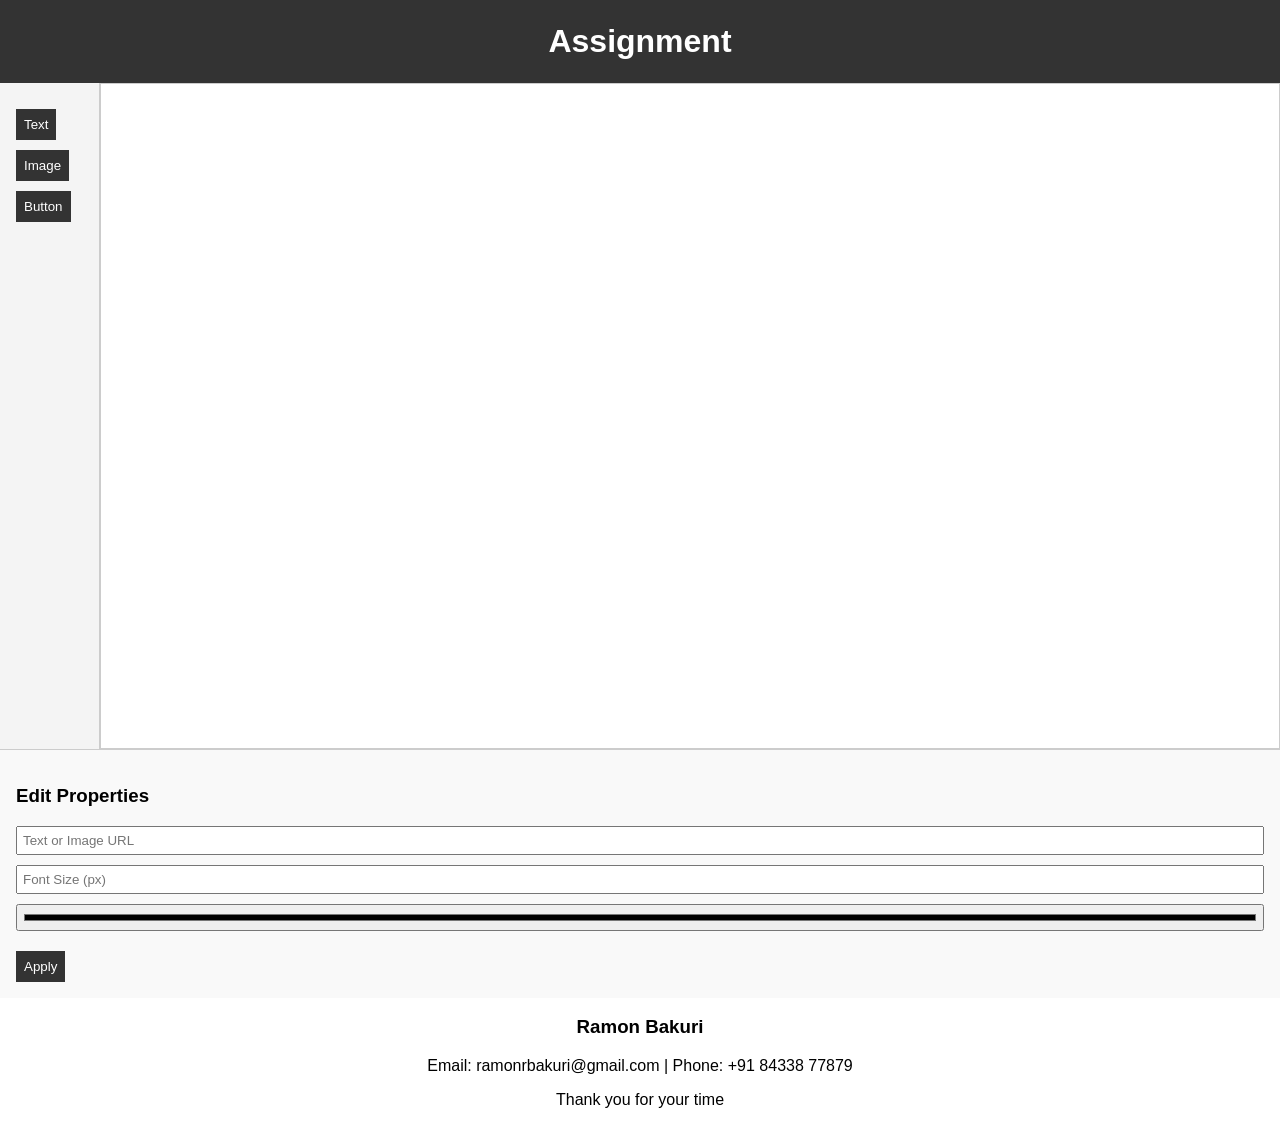
==== index.html @ 8131bf9c "Add files via upload" ====
<!DOCTYPE html>
<html lang="en">
<head>
  <meta charset="UTF-8" />
  <meta name="viewport" content="width=device-width, initial-scale=1.0" />
  <title>assignment</title>
  <style>
    * { box-sizing: border-box; }
    body {
      font-family: Arial, sans-serif;
      margin: 0;
      padding: 0;
      display: flex;
      flex-direction: column;
      height: 125vh;
    }
    header {
      padding: 0.1rem;
      background-color: #333;
      color: #fff;
      text-align: center;
    }
    .builder {
      display: flex;
      flex: 1;
      overflow: hidden;
    }
    .sidebar {
      width: 100px;
      padding: 1rem;
      background: #f4f4f4;
      border-right: 1px solid #ccc;
    }
    .canvas {
      flex: 1;
      padding: 1rem;
      position: relative;
      background: #fff;
      border: 1px solid #ccc;
  
    }
    .canvas-element {
      position: absolute;
      cursor: move;
    }
    .form {
      padding: 1rem;
      border-top: 1px solid #ccc;
      background: #f9f9f9;
    }
    input, select {
      width: 100%;
      margin-bottom: 10px;
      padding: 5px;
    }
    button {
      /* width: 60%; */
      padding: 8px;
      background: #333;
      color: white;
      border: none;
      margin-top: 10px;
    }
    button:hover{
      background: #ff0000;
      cursor: pointer;
    }
    @media (max-width: 600px) {
      .builder {
        flex-direction: column;
      }
      .sidebar {
        width: 60%;
        border-right: none;
        border-bottom: 1px solid #ccc;
      }
      .center-button button{
        width: 50%;
      }
      /* footer {
      background-color: #979797;
      color: #eee;
      padding: 20px 40px;
      text-align: center;
      height: 10vh;
    }

    .footer h3 {
      margin: 0;
      font-size: 20px;
    }

    .footer p {
      margin: 5px 0;
      font-size: 14px;
    } */



    }
  </style>
</head>
<body>
  <header>
    <h1>Assignment</h1>
  </header>
  <div class="builder">
    <div class="sidebar">
      <button draggable="true" class="element-btn" data-type="text">Text</button>
      <button draggable="true" class="element-btn" data-type="image">Image</button>
      <button draggable="true" class="element-btn" data-type="button">Button</button>
    </div>
    <div class="canvas" id="canvas"></div>
  </div>
  <div class="form" id="form">
    <h3>Edit Properties</h3>
    <input type="text" id="propText" placeholder="Text or Image URL" />
    <input type="number" id="propFontSize" placeholder="Font Size (px)" />
    <input type="color" id="propColor" placeholder="Color" />
  <div class="center-button">  <button onclick="applyChanges()">Apply</button></div>
  </div>  
  <div class="footerr">
  <footer id="footer" class="footer">
    <center><h3>Ramon Bakuri</h3>
    <p>Email: ramonrbakuri@gmail.com | Phone: +91 84338 77879</p>
   <p>Thank you for your time</p> </center>
  </footer></div>
  <script>
    const canvas = document.getElementById("canvas");
    let selectedElement = null;

    document.querySelectorAll(".element-btn").forEach(btn => {
      btn.addEventListener("dragstart", e => {
        e.dataTransfer.setData("type", e.target.dataset.type);
      });
    });

    canvas.addEventListener("dragover", e => {
      e.preventDefault();
    });

    canvas.addEventListener("drop", e => {
      e.preventDefault();
      const type = e.dataTransfer.getData("type");
      let el;

      if (type === "text") {
        el = document.createElement("div");
        el.textContent = "Editable Text";
      } else if (type === "image") {
        el = document.createElement("img");
        el.src = "./web-developer.jpg";
        el.width = 120;
      } else if (type === "button") {
        el = document.createElement("button");
        el.textContent = "Click Me";
      }

      el.classList.add("canvas-element");
      el.style.top = e.offsetY + "px";
      el.style.left = e.offsetX + "px";
      el.setAttribute("draggable", true);
      el.addEventListener("dragend", dragEnd);
      el.addEventListener("click", () => {
        selectedElement = el;
        populateForm(el);
      });

      canvas.appendChild(el);
    });

    function dragEnd(e) {
      e.target.style.top = e.offsetY + "px";
      e.target.style.left = e.offsetX + "px";
    }

    function populateForm(el) {
      document.getElementById("propText").value = el.textContent || el.src || "";
      document.getElementById("propFontSize").value = parseInt(getComputedStyle(el).fontSize) || "";
      document.getElementById("propColor").value = rgbToHex(getComputedStyle(el).color);
    }

    function applyChanges() {
      if (!selectedElement) return;
      const text = document.getElementById("propText").value;
      const fontSize = document.getElementById("propFontSize").value;
      const color = document.getElementById("propColor").value;

      if (selectedElement.tagName === "IMG") {
        selectedElement.src = text;
      } else {
        selectedElement.textContent = text;
        selectedElement.style.color = color;
      }
      selectedElement.style.fontSize = fontSize + "px";
    }

    function rgbToHex(rgb) {
      const result = rgb.match(/\d+/g).map(x => (+x).toString(16).padStart(2, '0'));
      return `#${result.join('')}`;
    }
  </script>
</body>
</html>
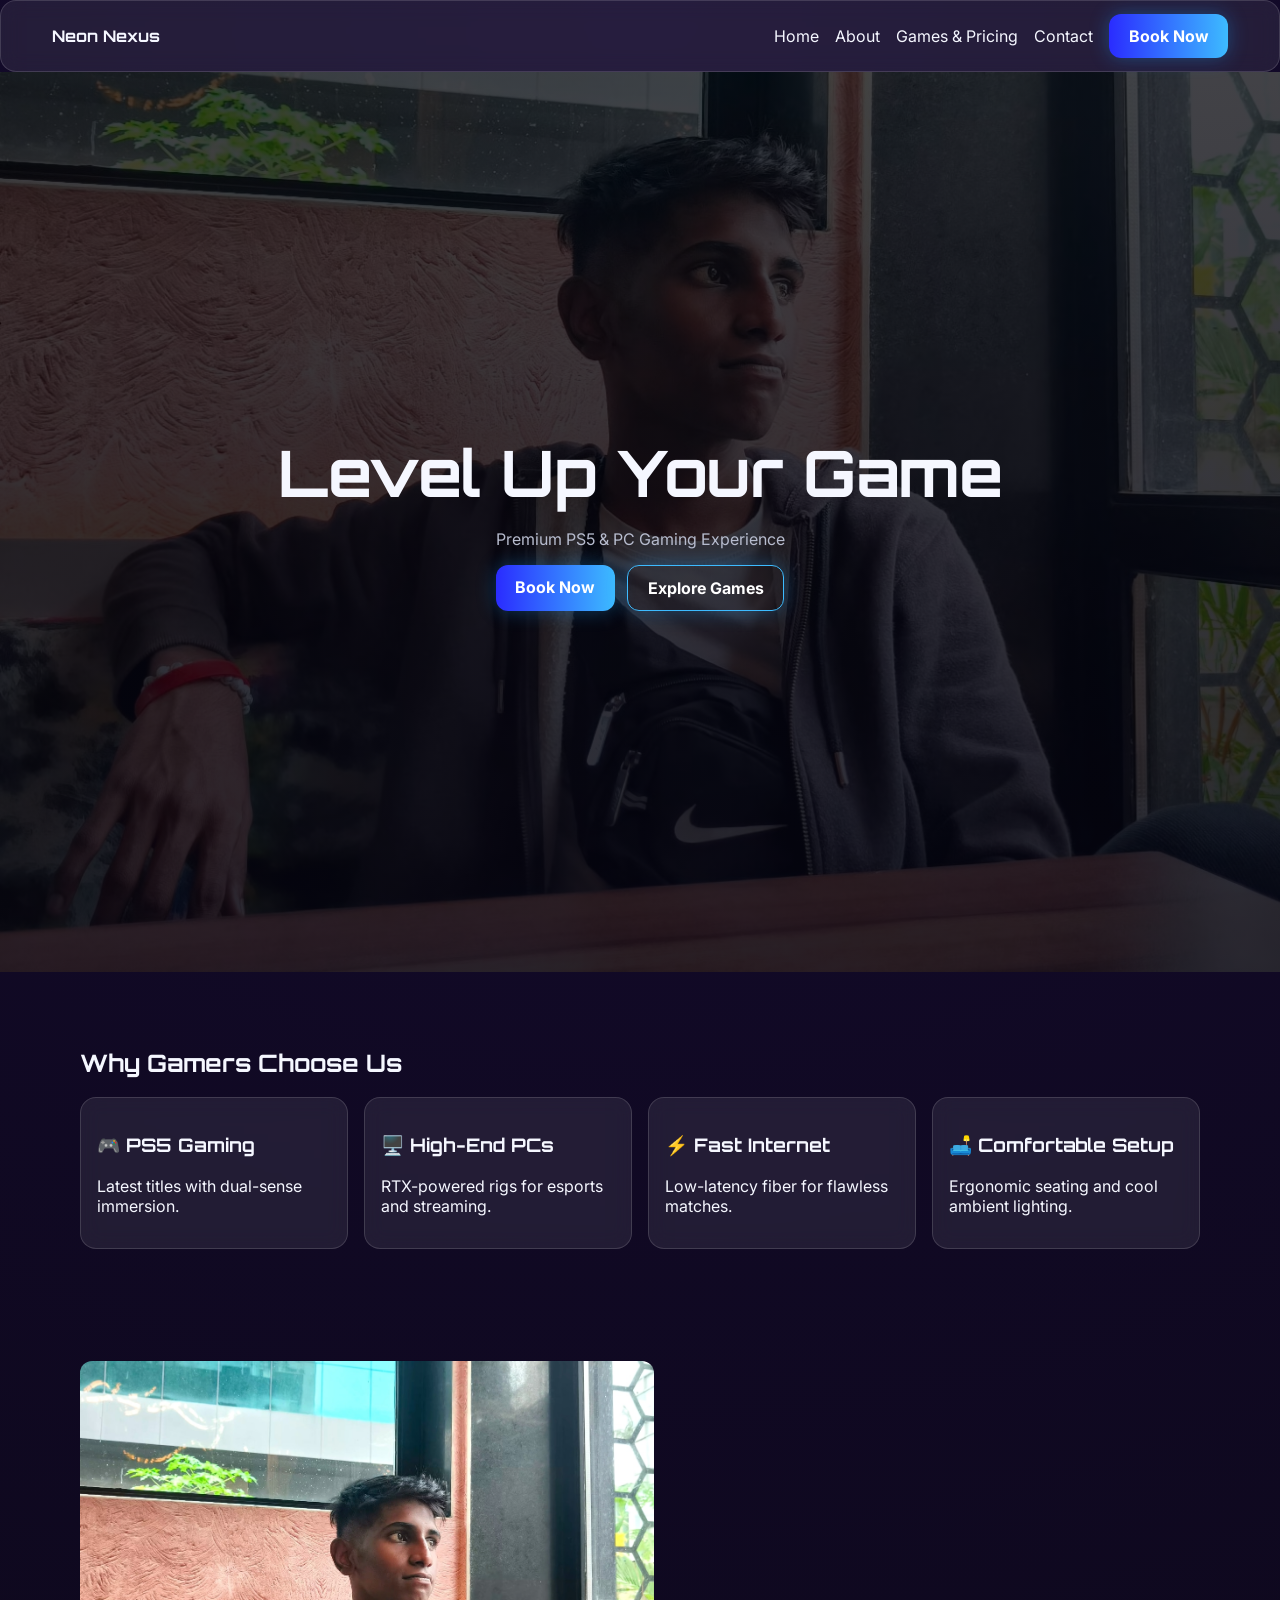
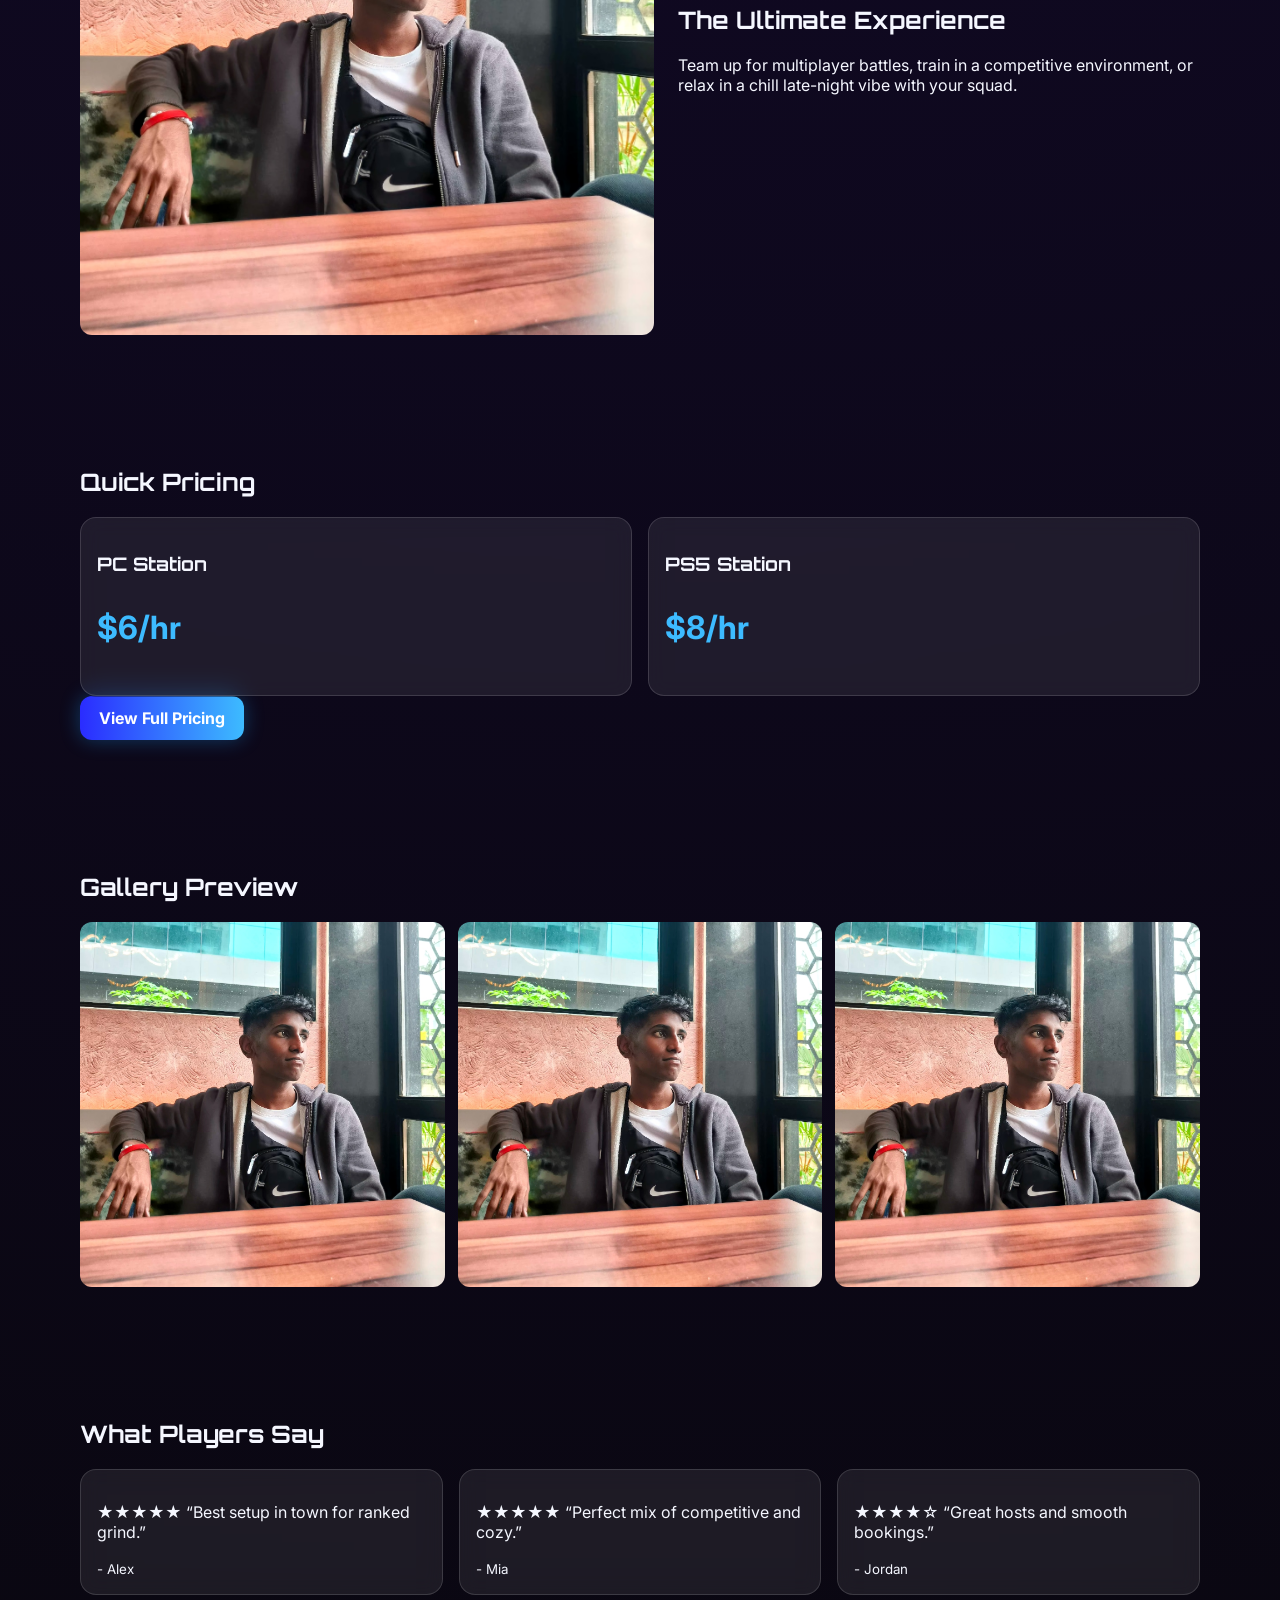
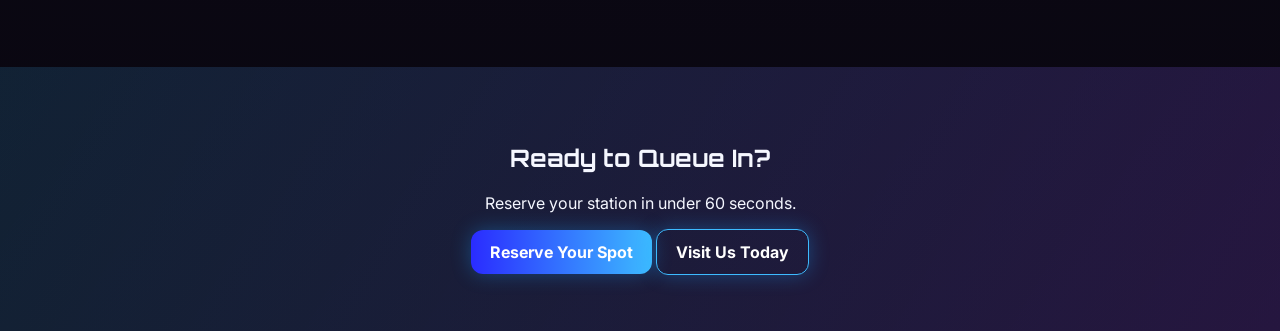
==== commit 35963c0d: "Build modern multi-page gaming cafe frontend" ====
--- a/index.html
+++ b/index.html
@@ -1,204 +1,93 @@
-<!DOCTYPE html>
-<html lang="en">
-<head>
-  <meta charset="UTF-8" />
-  <meta name="viewport" content="width=device-width, initial-scale=1.0" />
-  <title>assignment</title>
-  <style>
-    * { box-sizing: border-box; }
-    body {
-      font-family: Arial, sans-serif;
-      margin: 0;
-      padding: 0;
-      display: flex;
-      flex-direction: column;
-      height: 125vh;
-    }
-    header {
-      padding: 0.1rem;
-      background-color: #333;
-      color: #fff;
-      text-align: center;
-    }
-    .builder {
-      display: flex;
-      flex: 1;
-      overflow: hidden;
-    }
-    .sidebar {
-      width: 100px;
-      padding: 1rem;
-      background: #f4f4f4;
-      border-right: 1px solid #ccc;
-    }
-    .canvas {
-      flex: 1;
-      padding: 1rem;
-      position: relative;
-      background: #fff;
-      border: 1px solid #ccc;
-  
-    }
-    .canvas-element {
-      position: absolute;
-      cursor: move;
-    }
-    .form {
-      padding: 1rem;
-      border-top: 1px solid #ccc;
-      background: #f9f9f9;
-    }
-    input, select {
-      width: 100%;
-      margin-bottom: 10px;
-      padding: 5px;
-    }
-    button {
-      /* width: 60%; */
-      padding: 8px;
-      background: #333;
-      color: white;
-      border: none;
-      margin-top: 10px;
-    }
-    button:hover{
-      background: #ff0000;
-      cursor: pointer;
-    }
-    @media (max-width: 600px) {
-      .builder {
-        flex-direction: column;
-      }
-      .sidebar {
-        width: 60%;
-        border-right: none;
-        border-bottom: 1px solid #ccc;
-      }
-      .center-button button{
-        width: 50%;
-      }
-      /* footer {
-      background-color: #979797;
-      color: #eee;
-      padding: 20px 40px;
-      text-align: center;
-      height: 10vh;
-    }
-
-    .footer h3 {
-      margin: 0;
-      font-size: 20px;
-    }
-
-    .footer p {
-      margin: 5px 0;
-      font-size: 14px;
-    } */
-
-
-
-    }
-  </style>
-</head>
-<body>
-  <header>
-    <h1>Assignment</h1>
-  </header>
-  <div class="builder">
-    <div class="sidebar">
-      <button draggable="true" class="element-btn" data-type="text">Text</button>
-      <button draggable="true" class="element-btn" data-type="image">Image</button>
-      <button draggable="true" class="element-btn" data-type="button">Button</button>
-    </div>
-    <div class="canvas" id="canvas"></div>
-  </div>
-  <div class="form" id="form">
-    <h3>Edit Properties</h3>
-    <input type="text" id="propText" placeholder="Text or Image URL" />
-    <input type="number" id="propFontSize" placeholder="Font Size (px)" />
-    <input type="color" id="propColor" placeholder="Color" />
-  <div class="center-button">  <button onclick="applyChanges()">Apply</button></div>
-  </div>  
-  <div class="footerr">
-  <footer id="footer" class="footer">
-    <center><h3>Ramon Bakuri</h3>
-    <p>Email: ramonrbakuri@gmail.com | Phone: +91 84338 77879</p>
-   <p>Thank you for your time</p> </center>
-  </footer></div>
-  <script>
-    const canvas = document.getElementById("canvas");
-    let selectedElement = null;
-
-    document.querySelectorAll(".element-btn").forEach(btn => {
-      btn.addEventListener("dragstart", e => {
-        e.dataTransfer.setData("type", e.target.dataset.type);
-      });
-    });
-
-    canvas.addEventListener("dragover", e => {
-      e.preventDefault();
-    });
-
-    canvas.addEventListener("drop", e => {
-      e.preventDefault();
-      const type = e.dataTransfer.getData("type");
-      let el;
-
-      if (type === "text") {
-        el = document.createElement("div");
-        el.textContent = "Editable Text";
-      } else if (type === "image") {
-        el = document.createElement("img");
-        el.src = "./web-developer.jpg";
-        el.width = 120;
-      } else if (type === "button") {
-        el = document.createElement("button");
-        el.textContent = "Click Me";
-      }
-
-      el.classList.add("canvas-element");
-      el.style.top = e.offsetY + "px";
-      el.style.left = e.offsetX + "px";
-      el.setAttribute("draggable", true);
-      el.addEventListener("dragend", dragEnd);
-      el.addEventListener("click", () => {
-        selectedElement = el;
-        populateForm(el);
-      });
-
-      canvas.appendChild(el);
-    });
-
-    function dragEnd(e) {
-      e.target.style.top = e.offsetY + "px";
-      e.target.style.left = e.offsetX + "px";
-    }
-
-    function populateForm(el) {
-      document.getElementById("propText").value = el.textContent || el.src || "";
-      document.getElementById("propFontSize").value = parseInt(getComputedStyle(el).fontSize) || "";
-      document.getElementById("propColor").value = rgbToHex(getComputedStyle(el).color);
-    }
-
-    function applyChanges() {
-      if (!selectedElement) return;
-      const text = document.getElementById("propText").value;
-      const fontSize = document.getElementById("propFontSize").value;
-      const color = document.getElementById("propColor").value;
-
-      if (selectedElement.tagName === "IMG") {
-        selectedElement.src = text;
-      } else {
-        selectedElement.textContent = text;
-        selectedElement.style.color = color;
-      }
-      selectedElement.style.fontSize = fontSize + "px";
-    }
-
-    function rgbToHex(rgb) {
-      const result = rgb.match(/\d+/g).map(x => (+x).toString(16).padStart(2, '0'));
-      return `#${result.join('')}`;
-    }
-  </script>
-</body>
-</html>+<!DOCTYPE html>
+<html lang="en">
+<head>
+  <meta charset="UTF-8" />
+  <meta name="viewport" content="width=device-width, initial-scale=1.0" />
+  <meta name="description" content="Premium Gaming Café with PS5 and high-end PC stations. Book your slot now." />
+  <title>Neon Nexus Gaming Café | Level Up Your Game</title>
+  <link rel="preconnect" href="https://fonts.googleapis.com" />
+  <link rel="preconnect" href="https://fonts.gstatic.com" crossorigin />
+  <link href="https://fonts.googleapis.com/css2?family=Orbitron:wght@500;700;900&family=Inter:wght@400;600;700&display=swap" rel="stylesheet" />
+  <link rel="stylesheet" href="styles.css" />
+</head>
+<body>
+  <header class="navbar glass">
+    <a class="brand" href="index.html">Neon Nexus</a>
+    <button class="menu-toggle" aria-label="Toggle menu" aria-expanded="false">☰</button>
+    <nav class="nav-links">
+      <a href="index.html">Home</a><a href="about.html">About</a><a href="games.html">Games & Pricing</a><a href="contact.html">Contact</a>
+      <a class="btn btn-sm" href="#booking">Book Now</a>
+    </nav>
+  </header>
+
+  <main>
+    <section class="hero" id="home">
+      <div class="hero-overlay"></div>
+      <div class="container hero-content fade-in">
+        <h1>Level Up Your Game</h1>
+        <p>Premium PS5 & PC Gaming Experience</p>
+        <div class="cta-row">
+          <a href="#booking" class="btn">Book Now</a>
+          <a href="games.html" class="btn btn-alt">Explore Games</a>
+        </div>
+      </div>
+    </section>
+
+    <section class="section container">
+      <h2>Why Gamers Choose Us</h2>
+      <div class="grid cards-4">
+        <article class="card glass"><h3>🎮 PS5 Gaming</h3><p>Latest titles with dual-sense immersion.</p></article>
+        <article class="card glass"><h3>🖥️ High-End PCs</h3><p>RTX-powered rigs for esports and streaming.</p></article>
+        <article class="card glass"><h3>⚡ Fast Internet</h3><p>Low-latency fiber for flawless matches.</p></article>
+        <article class="card glass"><h3>🛋️ Comfortable Setup</h3><p>Ergonomic seating and cool ambient lighting.</p></article>
+      </div>
+    </section>
+
+    <section class="section container split">
+      <img src="web-developer.jpg" loading="lazy" alt="Gaming station with RGB lighting" />
+      <div>
+        <h2>The Ultimate Experience</h2>
+        <p>Team up for multiplayer battles, train in a competitive environment, or relax in a chill late-night vibe with your squad.</p>
+      </div>
+    </section>
+
+    <section class="section container" id="pricing">
+      <h2>Quick Pricing</h2>
+      <div class="grid cards-2">
+        <article class="card glass"><h3>PC Station</h3><p class="price">$6/hr</p></article>
+        <article class="card glass"><h3>PS5 Station</h3><p class="price">$8/hr</p></article>
+      </div>
+      <a href="games.html#pricing" class="btn">View Full Pricing</a>
+    </section>
+
+    <section class="section container">
+      <h2>Gallery Preview</h2>
+      <div class="gallery-grid">
+        <img loading="lazy" src="web-developer.jpg" alt="PC battle setup" />
+        <img loading="lazy" src="web-developer.jpg" alt="PS5 controller and monitor" />
+        <img loading="lazy" src="web-developer.jpg" alt="Gaming room lights" />
+      </div>
+    </section>
+
+    <section class="section container">
+      <h2>What Players Say</h2>
+      <div class="grid cards-3">
+        <article class="card glass"><p>★★★★★ “Best setup in town for ranked grind.”</p><small>- Alex</small></article>
+        <article class="card glass"><p>★★★★★ “Perfect mix of competitive and cozy.”</p><small>- Mia</small></article>
+        <article class="card glass"><p>★★★★☆ “Great hosts and smooth bookings.”</p><small>- Jordan</small></article>
+      </div>
+    </section>
+
+    <section class="section cta-banner" id="booking">
+      <div class="container">
+        <h2>Ready to Queue In?</h2>
+        <p>Reserve your station in under 60 seconds.</p>
+        <a href="contact.html" class="btn">Reserve Your Spot</a>
+        <a href="contact.html#visit" class="btn btn-alt">Visit Us Today</a>
+      </div>
+    </section>
+  </main>
+
+  <script src="script.js"></script>
+</body>
+</html>
--- a/styles.css
+++ b/styles.css
@@ -0,0 +1,19 @@
+:root{--bg:#09070f;--bg2:#140a2e;--neon:#3dbbff;--text:#f5f7ff;--muted:#b7bcce}
+*{box-sizing:border-box}html,body{margin:0;font-family:Inter,sans-serif;background:radial-gradient(circle at top,var(--bg2),var(--bg));color:var(--text)}
+h1,h2,h3{font-family:Orbitron,sans-serif}a{text-decoration:none;color:inherit}
+.container{width:min(1120px,92%);margin:auto}.section{padding:3.5rem 0}.page-pad{padding-top:6rem}
+.navbar{position:sticky;top:0;z-index:20;display:flex;justify-content:space-between;align-items:center;padding:.8rem 4%}
+.glass{background:rgba(255,255,255,.08);backdrop-filter:blur(10px);border:1px solid rgba(255,255,255,.14);border-radius:16px}
+.brand{font-family:Orbitron,sans-serif;font-weight:700}.menu-toggle{display:none;background:none;border:none;color:#fff;font-size:1.4rem}
+.nav-links{display:flex;gap:1rem;align-items:center}
+.btn{display:inline-block;padding:.75rem 1.2rem;border-radius:12px;background:linear-gradient(90deg,#2a2cff,var(--neon));box-shadow:0 0 20px #1a9fff55;color:white;font-weight:700;transition:.25s}.btn:hover{transform:translateY(-2px);box-shadow:0 0 28px #1a9fffaa}.btn-alt{background:transparent;border:1px solid var(--neon)}
+.hero{min-height:100vh;background:url('web-developer.jpg') center/cover no-repeat;position:relative;display:grid;place-items:center}.hero-overlay{position:absolute;inset:0;background:linear-gradient(rgba(3,3,9,.75),rgba(5,5,17,.86))}.hero-content{position:relative;text-align:center;padding:2rem}.hero h1{font-size:clamp(2rem,6vw,4rem);margin:0}.hero p{color:var(--muted)}.cta-row{display:flex;gap:.8rem;justify-content:center;flex-wrap:wrap}
+.grid{display:grid;gap:1rem}.cards-4{grid-template-columns:repeat(4,minmax(0,1fr))}.cards-3{grid-template-columns:repeat(3,minmax(0,1fr))}.cards-2{grid-template-columns:repeat(2,minmax(0,1fr))}
+.card{padding:1rem}.price{font-size:2rem;color:var(--neon);font-weight:700}.split{display:grid;grid-template-columns:1.1fr 1fr;gap:1.5rem;align-items:center}.split img,.card img,.gallery-grid img{width:100%;border-radius:12px;transition:transform .3s}.gallery-grid{display:grid;grid-template-columns:repeat(3,1fr);gap:.8rem}.gallery-grid img:hover{transform:scale(1.04)}
+.cta-banner{text-align:center;background:linear-gradient(120deg,rgba(61,187,255,.15),rgba(150,82,255,.2));margin-top:1rem}
+.tabs{display:flex;gap:.5rem;margin:.8rem 0}.tab{padding:.6rem 1rem;border-radius:10px;border:1px solid #5e6ea8;background:transparent;color:#dce3ff;cursor:pointer}.tab.active{background:#2636ff}
+.tab-panel{display:none}.tab-panel.active{display:grid}.booking{padding:1rem;display:grid;gap:.8rem;max-width:420px}input,textarea,select{width:100%;padding:.8rem;border-radius:10px;border:1px solid #60638c;background:#111428;color:#fff}textarea{min-height:110px}iframe{width:100%;height:340px;border:0;border-radius:12px}
+.accordion{width:100%;text-align:left;padding:1rem;border:1px solid #434b7c;background:#121630;color:#fff;cursor:pointer}.panel{max-height:0;overflow:hidden;transition:max-height .3s ease;padding:0 1rem;background:#0d1022}
+.fade-in{animation:fade .8s ease both}@keyframes fade{from{opacity:0;transform:translateY(14px)}to{opacity:1;transform:none}}
+@media (max-width:900px){.cards-4,.cards-3{grid-template-columns:repeat(2,1fr)}.split{grid-template-columns:1fr}.menu-toggle{display:block}.nav-links{position:absolute;right:4%;top:64px;display:none;flex-direction:column;padding:1rem}.nav-links.open{display:flex}}
+@media (max-width:560px){.cards-4,.cards-3,.cards-2,.gallery-grid{grid-template-columns:1fr}}
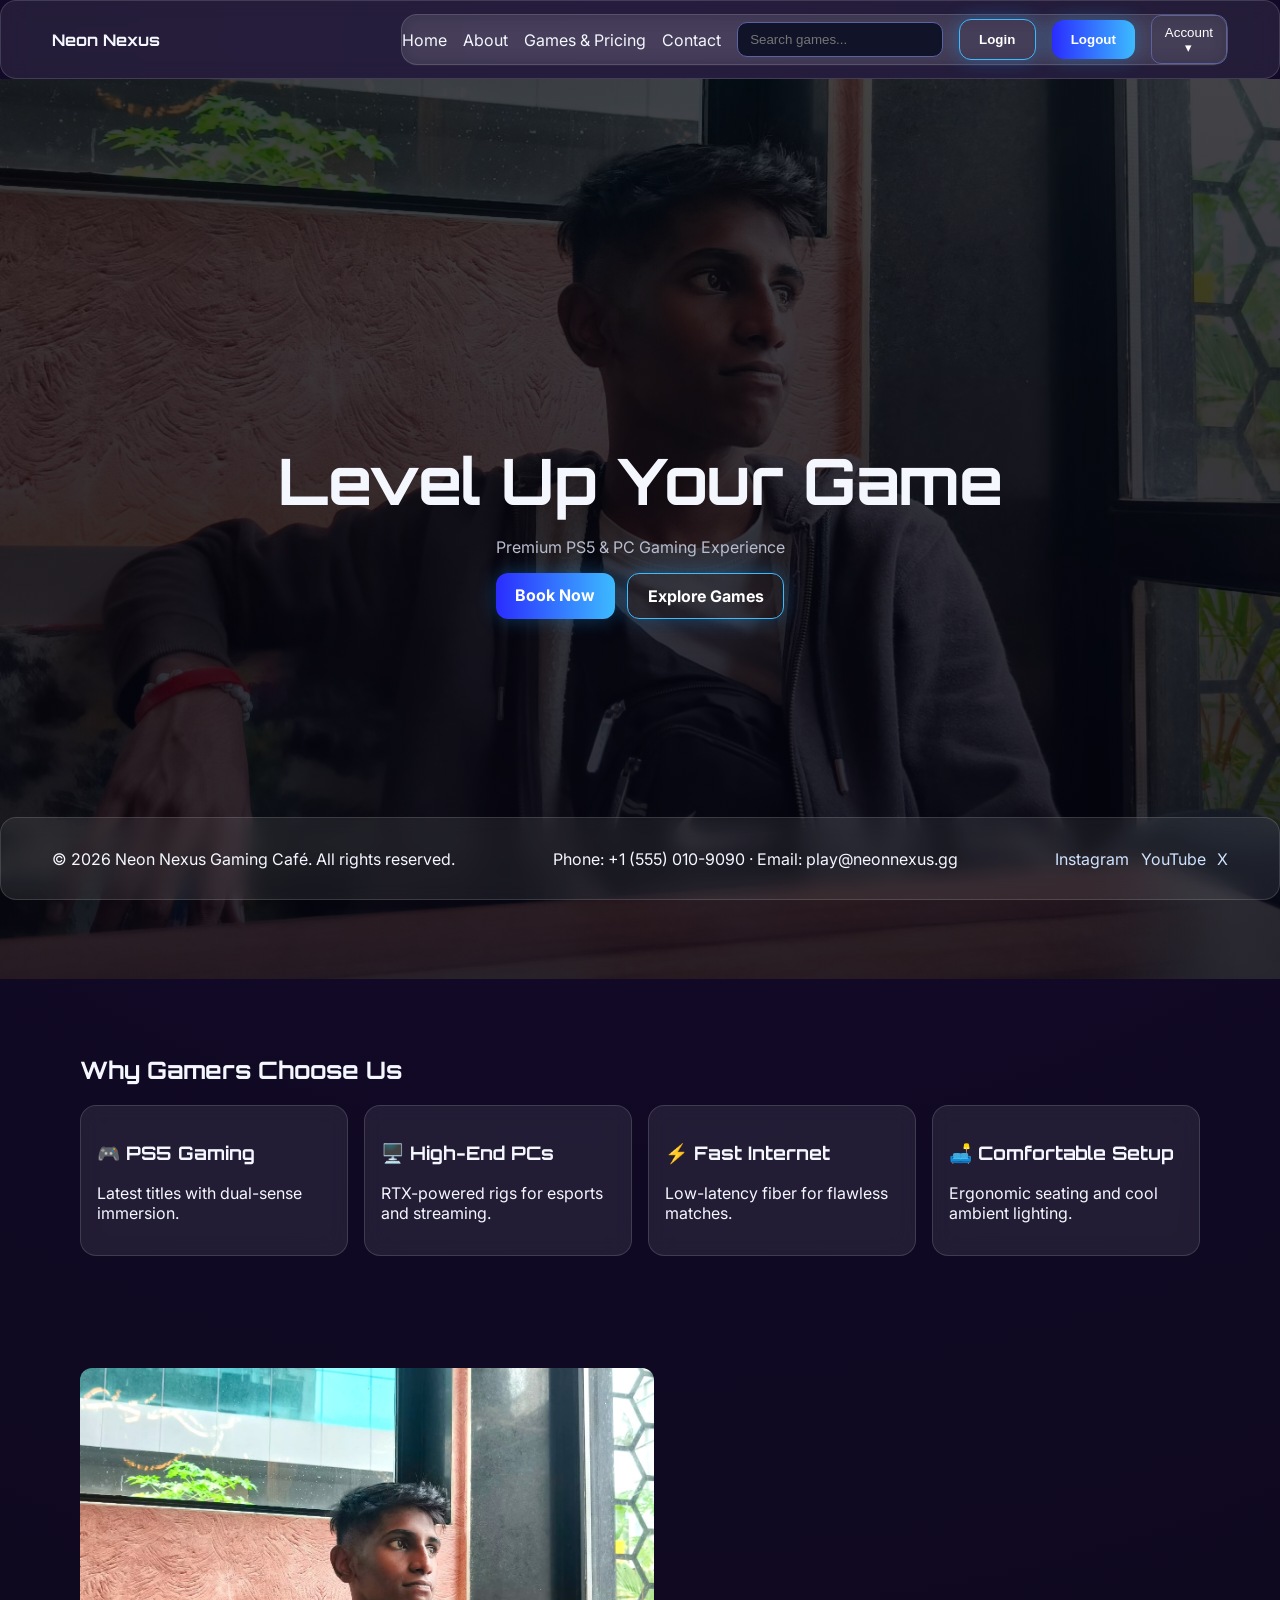
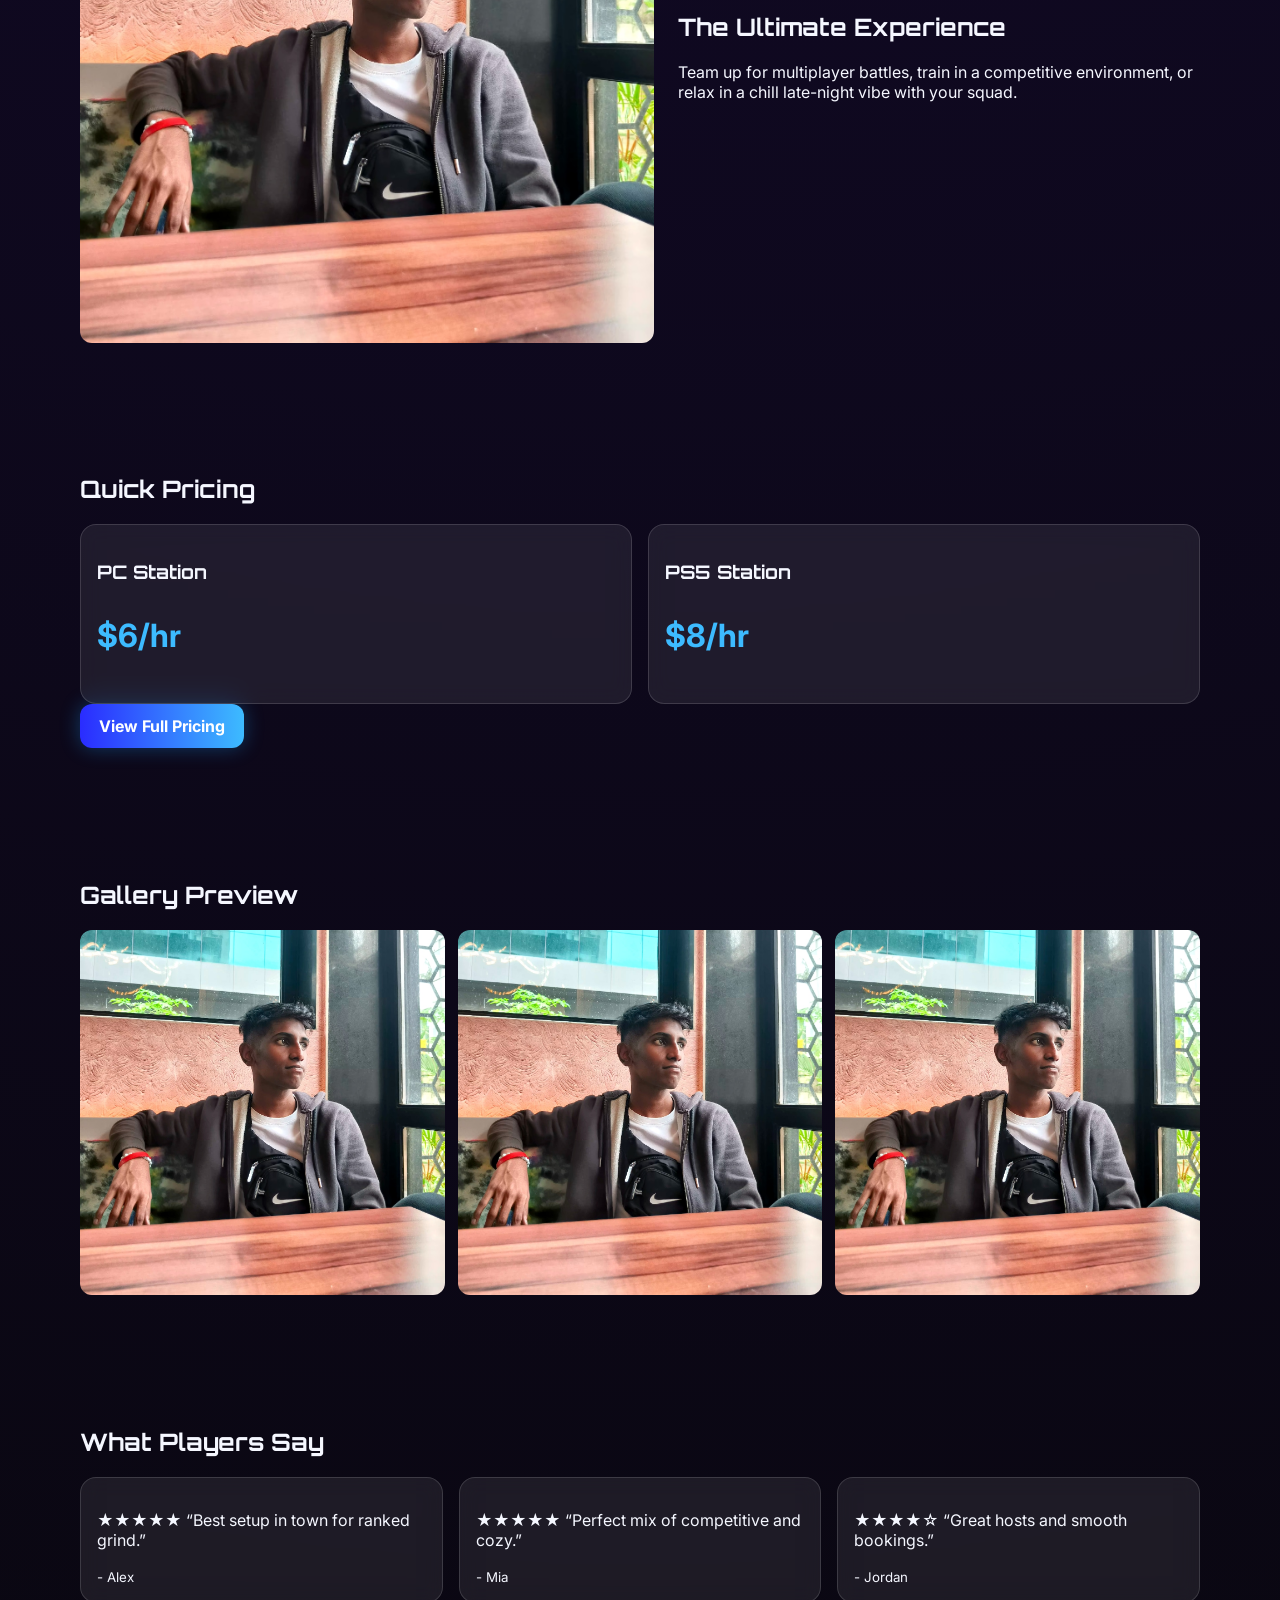
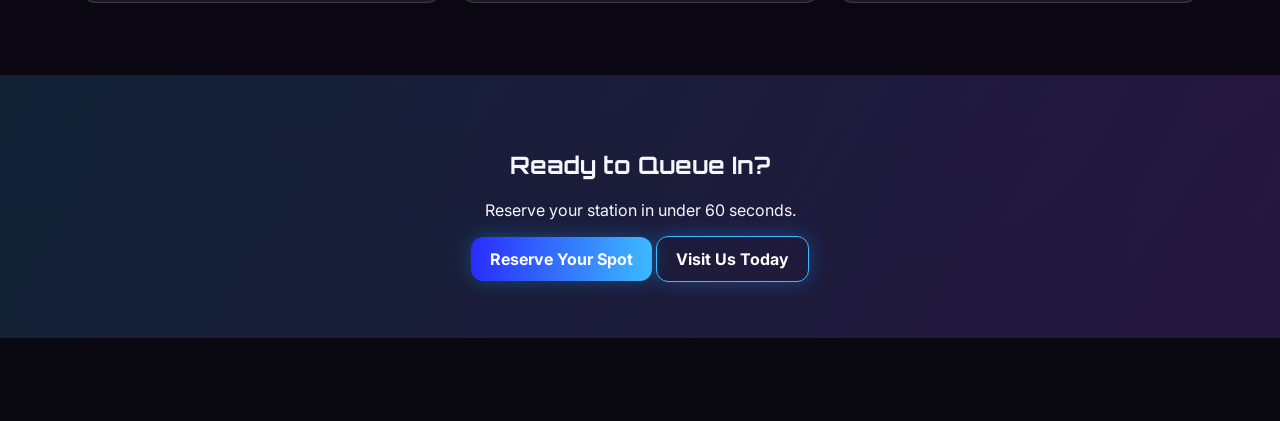
==== commit 94d15759: "Enhance navbar UX and add sticky footer across all pages" ====
--- a/index.html
+++ b/index.html
@@ -12,13 +12,23 @@
 </head>
 <body>
   <header class="navbar glass">
-    <a class="brand" href="index.html">Neon Nexus</a>
-    <button class="menu-toggle" aria-label="Toggle menu" aria-expanded="false">☰</button>
-    <nav class="nav-links">
-      <a href="index.html">Home</a><a href="about.html">About</a><a href="games.html">Games & Pricing</a><a href="contact.html">Contact</a>
-      <a class="btn btn-sm" href="#booking">Book Now</a>
-    </nav>
-  </header>
+  <a class="brand" href="index.html">Neon Nexus</a>
+  <button class="menu-toggle" aria-label="Toggle menu" aria-expanded="false">☰</button>
+  <nav class="nav-links glass" aria-label="Main navigation">
+    <a href="index.html">Home</a><a href="about.html">About</a><a href="games.html">Games & Pricing</a><a href="contact.html">Contact</a>
+    <div class="nav-utilities">
+      <input class="search-input" type="search" aria-label="Search games" placeholder="Search games..."/>
+      <button class="btn btn-alt" type="button">Login</button>
+      <button class="btn" type="button">Logout</button>
+      <div class="dropdown">
+        <button class="dropdown-toggle" type="button" aria-expanded="false">Account ▾</button>
+        <div class="dropdown-menu glass" role="menu">
+          <a href="#" role="menuitem">Profile Settings</a><a href="#" role="menuitem">Booking History</a><a href="#" role="menuitem">Help Center</a>
+        </div>
+      </div>
+    </div>
+  </nav>
+</header>
 
   <main>
     <section class="hero" id="home">
@@ -87,7 +97,11 @@
       </div>
     </section>
   </main>
-
-  <script src="script.js"></script>
+<footer class="site-footer glass">
+  <p>© 2026 Neon Nexus Gaming Café. All rights reserved.</p>
+  <p>Phone: +1 (555) 010-9090 · Email: play@neonnexus.gg</p>
+  <div class="footer-social"><a href="#" aria-label="Instagram">Instagram</a><a href="#" aria-label="YouTube">YouTube</a><a href="#" aria-label="X">X</a></div>
+</footer>
+<script src="script.js"></script>
 </body>
 </html>
--- a/styles.css
+++ b/styles.css
@@ -1,12 +1,15 @@
 :root{--bg:#09070f;--bg2:#140a2e;--neon:#3dbbff;--text:#f5f7ff;--muted:#b7bcce}
 *{box-sizing:border-box}html,body{margin:0;font-family:Inter,sans-serif;background:radial-gradient(circle at top,var(--bg2),var(--bg));color:var(--text)}
+body{min-height:100vh;display:flex;flex-direction:column}main{flex:1}
 h1,h2,h3{font-family:Orbitron,sans-serif}a{text-decoration:none;color:inherit}
 .container{width:min(1120px,92%);margin:auto}.section{padding:3.5rem 0}.page-pad{padding-top:6rem}
-.navbar{position:sticky;top:0;z-index:20;display:flex;justify-content:space-between;align-items:center;padding:.8rem 4%}
+.navbar{position:sticky;top:0;z-index:20;display:flex;justify-content:space-between;align-items:center;padding:.8rem 4%;gap:.8rem}
 .glass{background:rgba(255,255,255,.08);backdrop-filter:blur(10px);border:1px solid rgba(255,255,255,.14);border-radius:16px}
 .brand{font-family:Orbitron,sans-serif;font-weight:700}.menu-toggle{display:none;background:none;border:none;color:#fff;font-size:1.4rem}
-.nav-links{display:flex;gap:1rem;align-items:center}
-.btn{display:inline-block;padding:.75rem 1.2rem;border-radius:12px;background:linear-gradient(90deg,#2a2cff,var(--neon));box-shadow:0 0 20px #1a9fff55;color:white;font-weight:700;transition:.25s}.btn:hover{transform:translateY(-2px);box-shadow:0 0 28px #1a9fffaa}.btn-alt{background:transparent;border:1px solid var(--neon)}
+.nav-links,.nav-utilities{display:flex;gap:1rem;align-items:center}.nav-actions{display:flex;gap:.6rem;align-items:center}
+.search-input{padding:.55rem .75rem;border-radius:10px;border:1px solid #5963a2;background:#111428;color:#fff;min-width:170px}
+.dropdown{position:relative}.dropdown-toggle{background:transparent;border:1px solid #5963a2;color:#fff;border-radius:10px;padding:.55rem .8rem;cursor:pointer}.dropdown-menu{position:absolute;right:0;top:calc(100% + .45rem);display:none;min-width:180px;padding:.6rem}.dropdown.open .dropdown-menu{display:grid;gap:.4rem}
+.btn{display:inline-block;padding:.75rem 1.2rem;border-radius:12px;background:linear-gradient(90deg,#2a2cff,var(--neon));box-shadow:0 0 20px #1a9fff55;color:white;font-weight:700;transition:.25s;border:none;cursor:pointer}.btn:hover{transform:translateY(-2px);box-shadow:0 0 28px #1a9fffaa}.btn-alt{background:transparent;border:1px solid var(--neon)}
 .hero{min-height:100vh;background:url('web-developer.jpg') center/cover no-repeat;position:relative;display:grid;place-items:center}.hero-overlay{position:absolute;inset:0;background:linear-gradient(rgba(3,3,9,.75),rgba(5,5,17,.86))}.hero-content{position:relative;text-align:center;padding:2rem}.hero h1{font-size:clamp(2rem,6vw,4rem);margin:0}.hero p{color:var(--muted)}.cta-row{display:flex;gap:.8rem;justify-content:center;flex-wrap:wrap}
 .grid{display:grid;gap:1rem}.cards-4{grid-template-columns:repeat(4,minmax(0,1fr))}.cards-3{grid-template-columns:repeat(3,minmax(0,1fr))}.cards-2{grid-template-columns:repeat(2,minmax(0,1fr))}
 .card{padding:1rem}.price{font-size:2rem;color:var(--neon);font-weight:700}.split{display:grid;grid-template-columns:1.1fr 1fr;gap:1.5rem;align-items:center}.split img,.card img,.gallery-grid img{width:100%;border-radius:12px;transition:transform .3s}.gallery-grid{display:grid;grid-template-columns:repeat(3,1fr);gap:.8rem}.gallery-grid img:hover{transform:scale(1.04)}
@@ -14,6 +17,8 @@
 .tabs{display:flex;gap:.5rem;margin:.8rem 0}.tab{padding:.6rem 1rem;border-radius:10px;border:1px solid #5e6ea8;background:transparent;color:#dce3ff;cursor:pointer}.tab.active{background:#2636ff}
 .tab-panel{display:none}.tab-panel.active{display:grid}.booking{padding:1rem;display:grid;gap:.8rem;max-width:420px}input,textarea,select{width:100%;padding:.8rem;border-radius:10px;border:1px solid #60638c;background:#111428;color:#fff}textarea{min-height:110px}iframe{width:100%;height:340px;border:0;border-radius:12px}
 .accordion{width:100%;text-align:left;padding:1rem;border:1px solid #434b7c;background:#121630;color:#fff;cursor:pointer}.panel{max-height:0;overflow:hidden;transition:max-height .3s ease;padding:0 1rem;background:#0d1022}
+.site-footer{position:sticky;bottom:0;margin-top:auto;padding:.9rem 4%;display:flex;justify-content:space-between;align-items:center;gap:1rem;flex-wrap:wrap}.footer-social{display:flex;gap:.7rem}.footer-social a{color:#cfe3ff}
 .fade-in{animation:fade .8s ease both}@keyframes fade{from{opacity:0;transform:translateY(14px)}to{opacity:1;transform:none}}
-@media (max-width:900px){.cards-4,.cards-3{grid-template-columns:repeat(2,1fr)}.split{grid-template-columns:1fr}.menu-toggle{display:block}.nav-links{position:absolute;right:4%;top:64px;display:none;flex-direction:column;padding:1rem}.nav-links.open{display:flex}}
-@media (max-width:560px){.cards-4,.cards-3,.cards-2,.gallery-grid{grid-template-columns:1fr}}
+@media (max-width:1000px){.nav-utilities{display:none}.menu-toggle{display:block}.nav-links{position:absolute;right:4%;top:64px;display:none;flex-direction:column;padding:1rem}.nav-links.open{display:flex}.nav-links .nav-utilities{display:grid}}
+@media (max-width:900px){.cards-4,.cards-3{grid-template-columns:repeat(2,1fr)}.split{grid-template-columns:1fr}}
+@media (max-width:560px){.cards-4,.cards-3,.cards-2,.gallery-grid{grid-template-columns:1fr}.site-footer{justify-content:center;text-align:center}}
